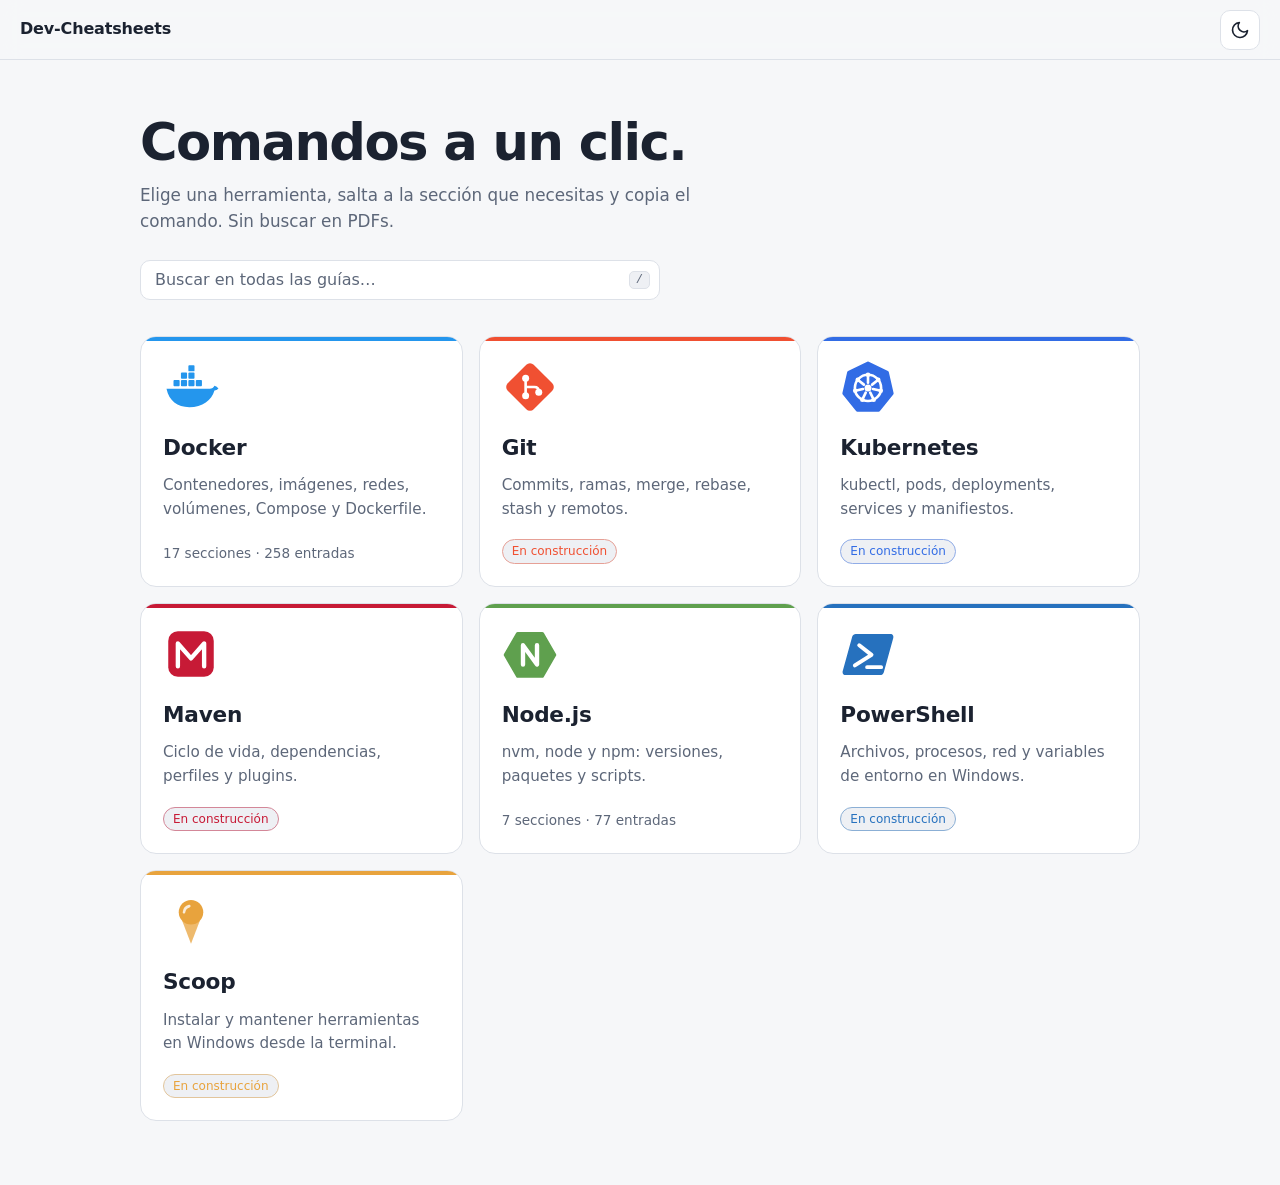
==== index.html @ d55db14d "Primera versión: guías de Docker y Node.js" ====
<!doctype html>
<html lang="es">
<head>
<meta charset="utf-8">
<meta name="viewport" content="width=device-width, initial-scale=1">
<title>Dev-Cheatsheets</title>
<meta name="description" content="Referencias rápidas de comandos, interactivas y copiables.">
<link rel="stylesheet" href="assets/style.css">
<script src="assets/common.js"></script>
</head>
<body>
<header class="topbar">
  <a class="brand" href="index.html">Dev-Cheatsheets</a>
  <span class="spacer"></span>
  <button id="theme" class="icon-btn" type="button"></button>
</header>

<section class="hero">
  <h1>Comandos a un clic.</h1>
  <p>Elige una herramienta, salta a la sección que necesitas y copia el comando. Sin buscar en PDFs.</p>
  <div class="search">
    <input id="q" type="search" placeholder="Buscar en todas las guías…" aria-label="Buscar en todas las guías" autocomplete="off">
    <kbd>/</kbd>
  </div>
</section>

<div id="grid" class="grid"></div>
<div id="results" class="results" hidden></div>

<script src="data/registry.js"></script>
<script src="assets/logos.js"></script>
<script src="assets/index.js"></script>
</body>
</html>
---- assets/style.css ----
:root {
  --bg: #f6f7f9;
  --surface: #ffffff;
  --surface-2: #eef0f4;
  --border: #dde1e8;
  --text: #1b2230;
  --muted: #5d6779;
  --code-bg: #0f1623;
  --code-text: #e6edf7;
  --code-muted: #6f7d95;
  --ph: #ffc66d;
  --warn-bg: #fff4e0;
  --warn-border: #f0b45a;
  --warn-text: #7a4a00;
  --accent: #2496ed;
  --accent-ink: #ffffff;
  --radius: 12px;
  --header-h: 60px;
  --mono: "Cascadia Code", "Cascadia Mono", Consolas, "SF Mono", Menlo, monospace;
  --sans: "Segoe UI", system-ui, -apple-system, "Helvetica Neue", Arial, sans-serif;
  color-scheme: light;
}
@media (prefers-color-scheme: dark) {
  :root:not([data-theme="light"]) {
    --bg: #0d1219; --surface: #151c27; --surface-2: #1c2533; --border: #263043;
    --text: #e7ecf4; --muted: #93a0b6; --code-bg: #090d14;
    --warn-bg: #2b2210; --warn-border: #8a6420; --warn-text: #f3d08a;
    color-scheme: dark;
  }
}
:root[data-theme="dark"] {
  --bg: #0d1219; --surface: #151c27; --surface-2: #1c2533; --border: #263043;
  --text: #e7ecf4; --muted: #93a0b6; --code-bg: #090d14;
  --warn-bg: #2b2210; --warn-border: #8a6420; --warn-text: #f3d08a;
  color-scheme: dark;
}

* { box-sizing: border-box; }
[hidden] { display: none !important; }
.logo svg { width: 100%; height: 100%; display: block; }
html { scroll-behavior: smooth; }
@media (prefers-reduced-motion: reduce) { html { scroll-behavior: auto; } * { transition: none !important; } }
body { margin: 0; background: var(--bg); color: var(--text); font: 16px/1.55 var(--sans); }
a { color: inherit; }
button { font: inherit; color: inherit; cursor: pointer; }
:focus-visible { outline: 2px solid var(--accent); outline-offset: 2px; }

/* ---------- header ---------- */
.topbar {
  position: sticky; top: 0; z-index: 30; height: var(--header-h);
  display: flex; align-items: center; gap: 14px; padding: 0 20px;
  background: color-mix(in srgb, var(--bg) 88%, transparent);
  backdrop-filter: blur(10px); border-bottom: 1px solid var(--border);
}
.brand { display: flex; align-items: center; gap: 10px; text-decoration: none; font-weight: 700; letter-spacing: -.01em; }
.brand small { color: var(--muted); font-weight: 500; }
.brand .logo { width: 30px; height: 30px; color: var(--accent); flex: none; }
.crumb-sep { color: var(--border); }
.spacer { flex: 1; }
.search {
  position: relative; flex: 1; max-width: 460px;
}
.search input {
  width: 100%; height: 40px; padding: 0 44px 0 14px; border-radius: 10px;
  border: 1px solid var(--border); background: var(--surface); color: var(--text); font: inherit;
}
.search input::placeholder { color: var(--muted); }
.search kbd {
  position: absolute; right: 10px; top: 50%; transform: translateY(-50%);
  font: 12px var(--mono); color: var(--muted); border: 1px solid var(--border);
  border-radius: 5px; padding: 1px 6px; background: var(--surface-2); pointer-events: none;
}
.icon-btn {
  width: 40px; height: 40px; display: grid; place-items: center; flex: none;
  border: 1px solid var(--border); border-radius: 10px; background: var(--surface);
}
.icon-btn:hover { background: var(--surface-2); }
.icon-btn svg { width: 20px; height: 20px; }
#toc-toggle { display: none; }

/* ---------- index (página padre) ---------- */
.hero { max-width: 1040px; margin: 0 auto; padding: 56px 20px 12px; }
.hero h1 { font-size: clamp(2rem, 4vw + 1rem, 3.2rem); line-height: 1.05; margin: 0 0 12px; letter-spacing: -.03em; }
.hero p { margin: 0; color: var(--muted); max-width: 56ch; font-size: 1.05rem; }
.hero .search { max-width: 520px; margin-top: 26px; }
.grid {
  max-width: 1040px; margin: 0 auto; padding: 24px 20px 64px;
  display: grid; grid-template-columns: repeat(auto-fill, minmax(280px, 1fr)); gap: 16px;
}
.card {
  --accent: #2496ed;
  position: relative; display: flex; flex-direction: column; gap: 10px; padding: 22px;
  background: var(--surface); border: 1px solid var(--border); border-radius: 16px;
  text-decoration: none; overflow: hidden; transition: transform .18s, border-color .18s, box-shadow .18s;
}
.card::before { content: ""; position: absolute; inset: 0 0 auto 0; height: 4px; background: var(--accent); }
a.card:hover { transform: translateY(-3px); border-color: var(--accent); box-shadow: 0 10px 28px -14px var(--accent); }
.card .logo { width: 56px; height: 56px; color: var(--accent); }
.card h2 { margin: 6px 0 0; font-size: 1.35rem; letter-spacing: -.01em; }
.card p { margin: 0; color: var(--muted); font-size: .95rem; }
.card .meta { margin-top: auto; padding-top: 8px; font-size: .85rem; color: var(--muted); display: flex; gap: 8px; align-items: center; }
.pill { font-size: .75rem; padding: 2px 9px; border-radius: 999px; background: var(--surface-2); border: 1px solid var(--border); }
.card .pill { color: var(--accent); border-color: color-mix(in srgb, var(--accent) 45%, var(--border)); }

/* página de una guía que aún no está lista */
.construction { grid-column: 1 / -1; display: flex; flex-direction: column; align-items: center; text-align: center; gap: 12px; padding: 88px 0 96px; }
.construction .logo { width: 88px; height: 88px; color: var(--accent); }
.construction h1 { margin: 6px 0 0; font-size: clamp(2rem, 4vw + 1rem, 3rem); letter-spacing: -.03em; color: var(--accent); }
.construction p { margin: 0; color: var(--muted); max-width: 46ch; }
.construction .hint { margin-bottom: 10px; }
.pill.big { font-size: .9rem; padding: 5px 16px; color: var(--accent); border-color: var(--accent); }
.construction .navbtn { text-decoration: none; max-width: none; }
.results { max-width: 1040px; margin: 0 auto; padding: 0 20px 64px; }
.results h2 { font-size: 1rem; color: var(--muted); font-weight: 600; margin: 8px 0 12px; }
.hit {
  display: block; padding: 12px 14px; margin-bottom: 8px; text-decoration: none;
  background: var(--surface); border: 1px solid var(--border); border-radius: 10px;
}
.hit:hover { border-color: var(--accent); }
.hit code { font: 13.5px var(--mono); word-break: break-all; }
.hit small { display: block; color: var(--muted); margin-top: 2px; }
.hit .tag { color: var(--accent); font-weight: 600; }

/* ---------- página de herramienta ---------- */
.layout { max-width: 1240px; margin: 0 auto; display: grid; grid-template-columns: 270px minmax(0, 1fr); gap: 36px; padding: 0 20px; }
.toc { position: sticky; top: var(--header-h); align-self: start; max-height: calc(100vh - var(--header-h)); overflow: auto; padding: 24px 0 32px; }
.toc h2 { font-size: .75rem; letter-spacing: .09em; text-transform: uppercase; color: var(--muted); margin: 0 0 10px 12px; }
.toc a {
  display: flex; justify-content: space-between; gap: 10px; align-items: baseline;
  padding: 7px 12px; border-radius: 8px; text-decoration: none; color: var(--muted); font-size: .93rem;
  border-left: 3px solid transparent;
}
.toc a:hover { background: var(--surface-2); color: var(--text); }
.toc a.active { color: var(--text); background: var(--surface); border-left-color: var(--accent); font-weight: 600; }
.toc a.dim { opacity: .35; }
.toc .n { font: 12px var(--mono); color: var(--muted); }

main { padding: 28px 0 80px; min-width: 0; }
.tool-head { display: flex; align-items: center; gap: 16px; margin-bottom: 8px; }
.tool-head .logo { width: 54px; height: 54px; color: var(--accent); }
.tool-head h1 { margin: 0; font-size: clamp(1.7rem, 3vw + .6rem, 2.4rem); letter-spacing: -.03em; line-height: 1.1; color: var(--accent); }
.tool-head p { margin: 2px 0 0; color: var(--muted); }
.status { margin: 14px 0 0; color: var(--muted); font-size: .9rem; min-height: 1.4em; }

/* navegación anterior / siguiente: se oculta al buscar */
.secnav { display: flex; justify-content: space-between; gap: 12px; margin-top: 28px; }
body.searching .secnav { display: none; }
.navbtn {
  max-width: 48%; padding: 12px 16px; text-align: left; border-radius: 10px; font-weight: 600;
  background: var(--surface); border: 1px solid var(--border); color: var(--text);
}
.navbtn.next { margin-left: auto; text-align: right; }
.navbtn:hover { border-color: var(--accent); color: var(--accent); }
section.sec.off { display: none; }

.note {
  margin: 16px 0 0; padding: 12px 14px; border-radius: 10px; font-size: .93rem;
  background: var(--surface); border: 1px solid var(--border); border-left: 4px solid var(--accent);
}
.note.warn, .warn { background: var(--warn-bg); border-color: var(--warn-border); color: var(--warn-text); }
.note.warn { border-left-color: var(--warn-border); }

section.sec { padding-top: 56px; scroll-margin-top: calc(var(--header-h) + 8px); }
section.sec > h2 {
  display: flex; align-items: baseline; gap: 14px; margin: 0 0 6px; padding-bottom: 12px;
  font-size: clamp(1.6rem, 1.6vw + 1rem, 2.15rem); line-height: 1.15; letter-spacing: -.025em; font-weight: 800;
  color: var(--accent); border-bottom: 2px solid color-mix(in srgb, var(--accent) 35%, var(--border));
}
section.sec > h2 .num {
  font: 700 1rem var(--mono); color: var(--accent-ink); background: var(--accent);
  padding: 3px 9px; border-radius: 7px; align-self: center; letter-spacing: 0;
}
section.sec > h2 .count { margin-left: auto; font: 500 .8rem var(--sans); color: var(--muted); }
section.sec > h2 a.anchor { color: var(--muted); text-decoration: none; opacity: 0; font-weight: 400; }
section.sec > h2:hover a.anchor { opacity: 1; }

.item { margin-top: 14px; padding: 14px; background: var(--surface); border: 1px solid var(--border); border-radius: var(--radius); }
.item .desc { margin: 10px 2px 0; color: var(--text); font-size: .95rem; }
.item .alias { margin-top: 10px; display: flex; gap: 10px; align-items: center; flex-wrap: wrap; }
.item .alias .lbl { font-size: .78rem; text-transform: uppercase; letter-spacing: .06em; color: var(--muted); }
.item .warn { margin-top: 10px; padding: 8px 12px; border-radius: 8px; border: 1px solid var(--warn-border); font-size: .9rem; }
.item .warn::before { content: "⚠ "; }
.item.hidden, section.sec.hidden { display: none; }

.code {
  position: relative; display: flex; align-items: flex-start; gap: 8px;
  background: var(--code-bg); color: var(--code-text); border-radius: 9px; padding: 0 0 0 14px;
}
.code pre { margin: 0; flex: 1; min-width: 0; overflow-x: auto; padding: 12px 0; font: 13.5px/1.55 var(--mono); tab-size: 2; }
.code code { font: inherit; }
.code:not(.plain) pre code::before { content: "$ "; color: var(--code-muted); user-select: none; }
.code.plain pre code::before { content: none; }
.code .ph { color: var(--ph); cursor: text; border-bottom: 1px dashed currentColor; border-radius: 3px; outline: none; }
.code .ph:hover { background: #ffc66d22; }
.code .ph:focus { background: #ffc66d33; border-bottom-style: solid; }
.code .ph.filled { color: #7ee2a8; border-bottom-style: solid; }

/* contenido enriquecido: intro, pasos, salida de ejemplo y consejos */
.intro { margin: 10px 0 0; color: var(--muted); max-width: 70ch; }
.items.pasos { counter-reset: paso; }
.pasos .item { counter-increment: paso; position: relative; padding-left: 62px; }
.pasos .item::before {
  content: counter(paso); position: absolute; left: 14px; top: 14px; width: 32px; height: 32px; border-radius: 50%;
  display: grid; place-items: center; background: var(--accent); color: var(--accent-ink); font: 700 .95rem var(--mono);
}
.ej { margin-top: 10px; }
.ej .lbl { font-size: .78rem; text-transform: uppercase; letter-spacing: .06em; color: var(--muted); }
.ej pre {
  margin: 4px 0 0; padding: 10px 14px; overflow-x: auto; background: var(--surface-2); border: 1px solid var(--border);
  border-radius: 9px; font: 12.5px/1.5 var(--mono); color: var(--muted);
}
.tip {
  margin-top: 10px; padding: 8px 12px; border-radius: 8px; font-size: .9rem;
  background: color-mix(in srgb, var(--accent) 12%, var(--surface)); border: 1px solid color-mix(in srgb, var(--accent) 35%, var(--border));
}
.tip::before { content: "💡 "; }
.copy {
  flex: none; margin: 6px 6px 0 0; height: 30px; padding: 0 10px; display: inline-flex; align-items: center; gap: 6px;
  font-size: .78rem; border-radius: 7px; border: 1px solid #2a364b; background: #182131; color: #b8c4d8;
}
.copy:hover { background: #22304a; color: #fff; }
.copy svg { width: 14px; height: 14px; }
.copy.ok { background: #14532d; border-color: #1f7a45; color: #d5f7e1; }
.code.small pre { padding: 8px 0; font-size: 12.5px; }
.code.small { display: inline-flex; max-width: 100%; }
.code.small .copy { margin-top: 3px; height: 26px; }

.glosario { display: grid; grid-template-columns: repeat(auto-fill, minmax(300px, 1fr)); gap: 12px; margin-top: 14px; }
.glosario .item { margin: 0; }
.glosario dt { font-weight: 700; margin-bottom: 4px; }
.glosario dd { margin: 0; color: var(--muted); font-size: .93rem; }

.empty { margin-top: 48px; padding: 32px; text-align: center; color: var(--muted); border: 1px dashed var(--border); border-radius: var(--radius); }
.hl { background: color-mix(in srgb, var(--accent) 30%, transparent); border-radius: 3px; }

/* ---------- responsive ---------- */
@media (max-width: 900px) {
  .layout { grid-template-columns: minmax(0, 1fr); gap: 0; }
  #toc-toggle { display: grid; }
  .toc {
    position: fixed; z-index: 40; top: var(--header-h); left: 0; bottom: 0; width: min(310px, 86vw);
    max-height: none; padding: 16px 12px; background: var(--bg); border-right: 1px solid var(--border);
    transform: translateX(-102%); transition: transform .2s;
  }
  body.toc-open .toc { transform: none; }
  body.toc-open::after { content: ""; position: fixed; inset: var(--header-h) 0 0 0; background: #0006; z-index: 35; }
  .search kbd { display: none; }
  .crumb-hide { display: none; }
}
@media (max-width: 560px) {
  .topbar { padding: 0 12px; gap: 8px; }
  .layout, .hero, .grid, .results { padding-left: 16px; padding-right: 16px; }
  .brand small { display: none; }
  .copy span { display: none; }
}
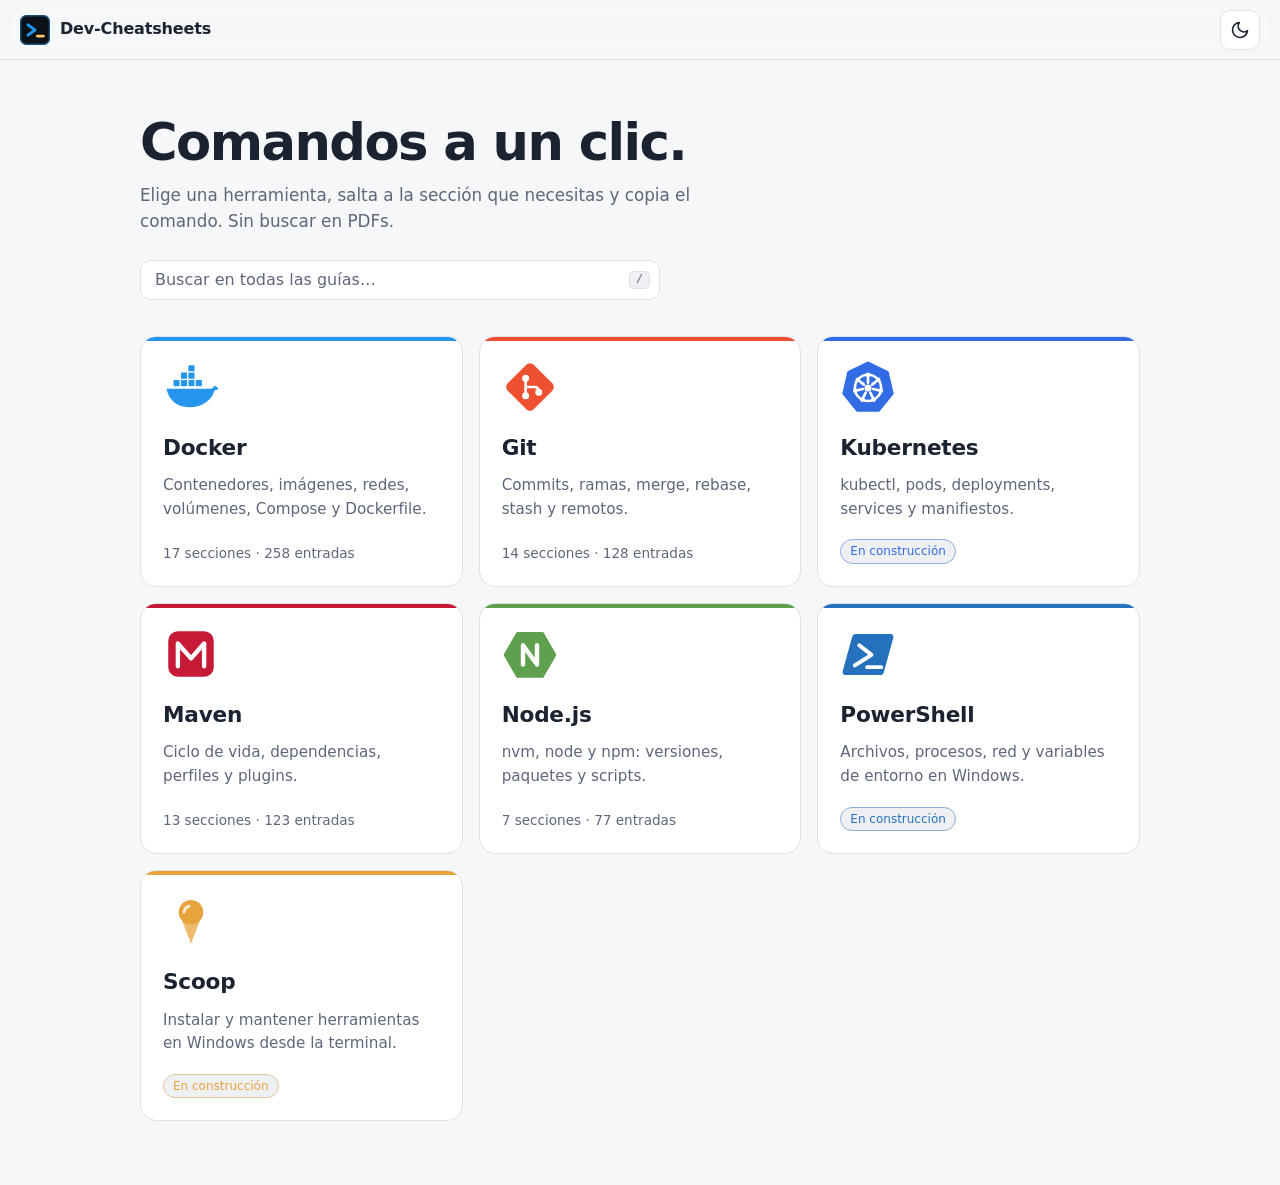
==== commit b15257ee: "fix: reordenar logos del header y quitar el enlace # de secciones" ====
--- a/index.html
+++ b/index.html
@@ -5,12 +5,13 @@
 <meta name="viewport" content="width=device-width, initial-scale=1">
 <title>Dev-Cheatsheets</title>
 <meta name="description" content="Referencias rápidas de comandos, interactivas y copiables.">
+<link rel="icon" href="assets/favicon.svg" type="image/svg+xml">
 <link rel="stylesheet" href="assets/style.css">
 <script src="assets/common.js"></script>
 </head>
 <body>
 <header class="topbar">
-  <a class="brand" href="index.html">Dev-Cheatsheets</a>
+  <a class="brand" href="index.html"><img class="logo" src="assets/favicon.svg" alt="" width="30" height="30">Dev-Cheatsheets</a>
   <span class="spacer"></span>
   <button id="theme" class="icon-btn" type="button"></button>
 </header>
--- a/assets/style.css
+++ b/assets/style.css
@@ -56,6 +56,7 @@
 .brand small { color: var(--muted); font-weight: 500; }
 .brand .logo { width: 30px; height: 30px; color: var(--accent); flex: none; }
 .crumb-sep { color: var(--border); }
+.crumb-logo { width: 20px; height: 20px; color: var(--accent); flex: none; }
 .spacer { flex: 1; }
 .search {
   position: relative; flex: 1; max-width: 460px;
@@ -171,8 +172,6 @@
   padding: 3px 9px; border-radius: 7px; align-self: center; letter-spacing: 0;
 }
 section.sec > h2 .count { margin-left: auto; font: 500 .8rem var(--sans); color: var(--muted); }
-section.sec > h2 a.anchor { color: var(--muted); text-decoration: none; opacity: 0; font-weight: 400; }
-section.sec > h2:hover a.anchor { opacity: 1; }
 
 .item { margin-top: 14px; padding: 14px; background: var(--surface); border: 1px solid var(--border); border-radius: var(--radius); }
 .item .desc { margin: 10px 2px 0; color: var(--text); font-size: .95rem; }
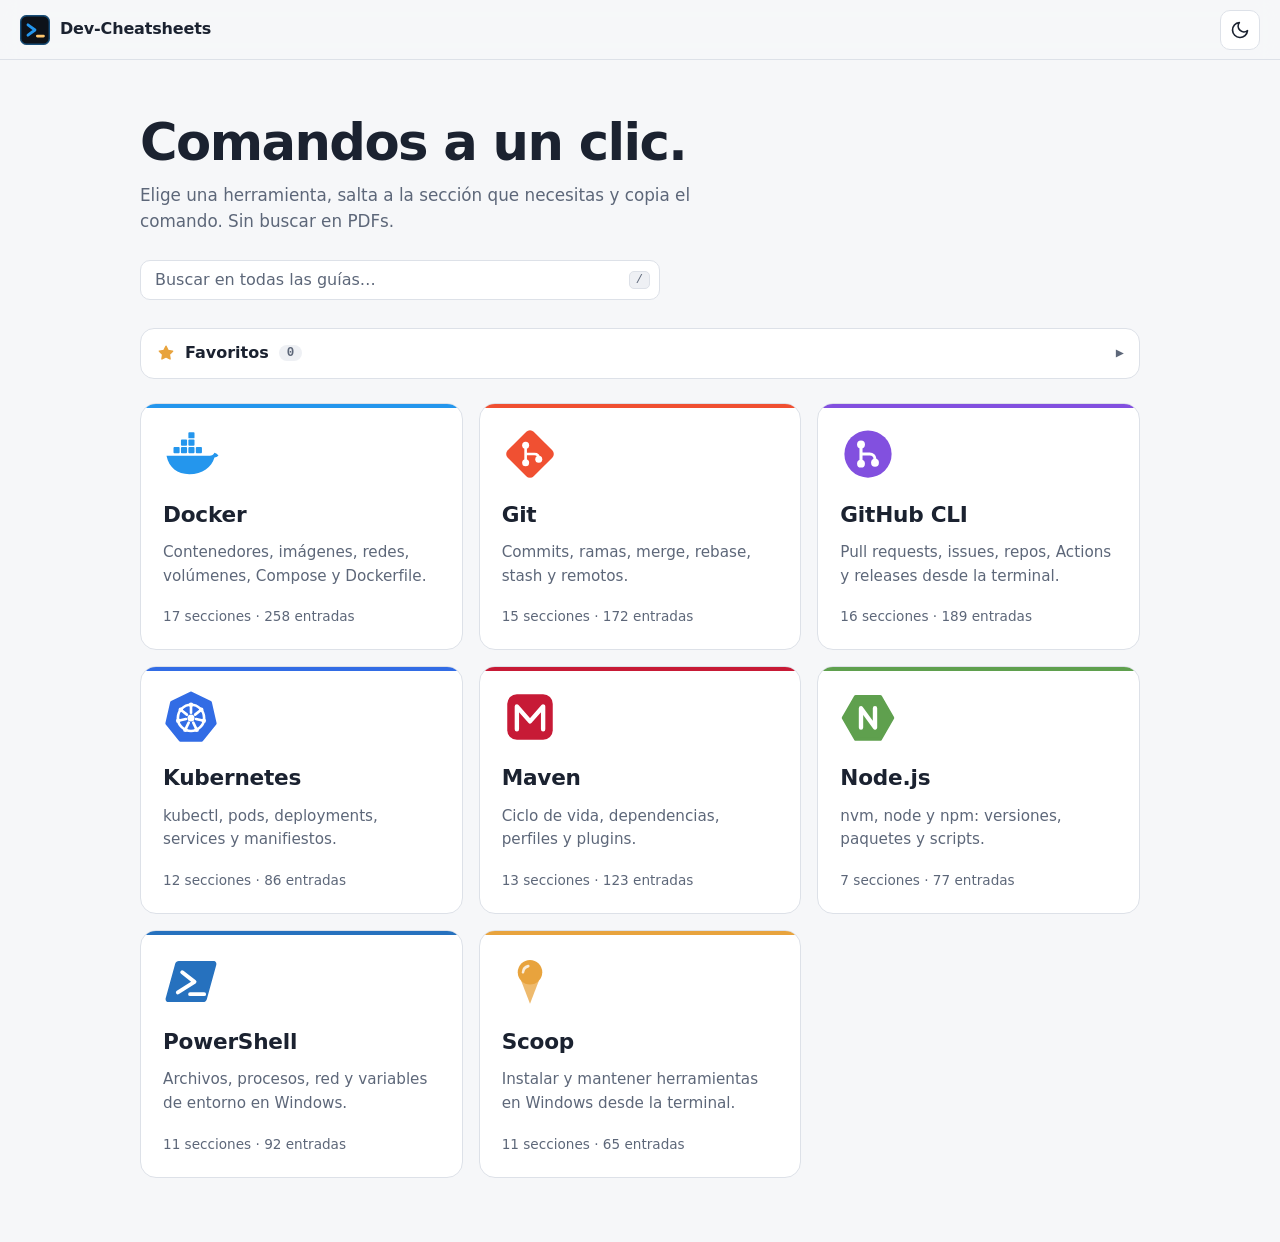
==== commit efc6224c: "feat: agregar favoritos a las guías Cada comando tiene una estrella para marcarlo como favorito. El " ====
--- a/index.html
+++ b/index.html
@@ -25,6 +25,8 @@
   </div>
 </section>
 
+<section id="favs" class="favs" aria-label="Favoritos"></section>
+
 <div id="grid" class="grid"></div>
 <div id="results" class="results" hidden></div>
 
--- a/assets/style.css
+++ b/assets/style.css
@@ -122,6 +122,55 @@
 .hit small { display: block; color: var(--muted); margin-top: 2px; }
 .hit .tag { color: var(--accent); font-weight: 600; }
 
+/* ---------- favoritos ---------- */
+.favs { max-width: 1040px; margin: 0 auto; padding: 16px 20px 0; }
+.favs-box { background: var(--surface); border: 1px solid var(--border); border-radius: 14px; }
+.favs-box summary {
+  display: flex; align-items: center; gap: 10px; padding: 12px 16px; cursor: pointer; font-weight: 700; list-style: none;
+}
+.favs-box summary::-webkit-details-marker { display: none; }
+.favs-box summary::after { content: "▾"; margin-left: auto; color: var(--muted); transition: transform .15s; }
+.favs-box:not([open]) summary::after { transform: rotate(-90deg); }
+.favs-box .star { width: 18px; height: 18px; color: #e8a33d; display: grid; }
+.favs-box .star svg { width: 100%; height: 100%; }
+.favs-box .count { font: 600 .78rem var(--mono); color: var(--muted); background: var(--surface-2); border-radius: 999px; padding: 1px 8px; }
+.favs-body { padding: 0 16px 16px; }
+.fav-list { display: grid; gap: 8px; }
+.fav-row { display: flex; align-items: center; gap: 8px; padding: 8px 8px 8px 12px; background: var(--bg); border: 1px solid var(--border); border-radius: 10px; }
+.fav-row:hover { border-color: var(--accent); }
+.fav-link { flex: 1; min-width: 0; text-decoration: none; }
+.fav-link code { font: 13.5px var(--mono); word-break: break-all; }
+.fav-link small { display: block; color: var(--muted); }
+.fav-link .tag { font-weight: 600; }
+.fav-copy, .favs-btn {
+  flex: none; height: 30px; padding: 0 12px; font-size: .82rem; border-radius: 8px;
+  border: 1px solid var(--border); background: var(--surface); color: var(--text);
+}
+.fav-copy:hover, .favs-btn:hover:not(:disabled) { border-color: var(--accent); color: var(--accent); }
+.favs-btn:disabled { opacity: .45; cursor: not-allowed; }
+.favs-btn.primary { background: var(--accent); border-color: var(--accent); color: var(--accent-ink); }
+.favs-btn.primary:hover { color: var(--accent-ink); opacity: .9; }
+.favs-tools { display: flex; flex-wrap: wrap; align-items: center; gap: 8px; margin-top: 12px; }
+.favs-note { color: var(--muted); font-size: .82rem; }
+.favs-empty { margin: 4px 0 0; color: var(--muted); font-size: .93rem; }
+.favs-importbox { display: flex; flex-direction: column; align-items: flex-start; gap: 8px; margin-top: 10px; }
+.favs-import {
+  width: 100%; padding: 10px 12px; font: 12.5px/1.5 var(--mono); resize: vertical; border-radius: 9px;
+  border: 1px solid var(--border); background: var(--bg); color: var(--text);
+}
+.favs-msg { margin: 8px 0 0; min-height: 1.3em; font-size: .88rem; color: var(--muted); }
+
+/* estrella dentro de cada comando */
+.fav {
+  flex: none; margin: 6px 0 0; width: 30px; height: 30px; display: grid; place-items: center; padding: 0;
+  border-radius: 7px; border: 1px solid #2a364b; background: #182131; color: #8fa0bb;
+}
+.fav svg { width: 15px; height: 15px; }
+.fav:hover { background: #22304a; color: #ffc66d; }
+.fav.on { color: #ffc66d; border-color: #6b5220; }
+.fav-row .fav { margin: 0; }
+.code.small .fav { margin-top: 3px; height: 26px; }
+
 /* ---------- página de herramienta ---------- */
 .layout { max-width: 1240px; margin: 0 auto; display: grid; grid-template-columns: 270px minmax(0, 1fr); gap: 36px; padding: 0 20px; }
 .toc { position: sticky; top: var(--header-h); align-self: start; max-height: calc(100vh - var(--header-h)); overflow: auto; padding: 24px 0 32px; }
@@ -248,7 +297,7 @@
 }
 @media (max-width: 560px) {
   .topbar { padding: 0 12px; gap: 8px; }
-  .layout, .hero, .grid, .results { padding-left: 16px; padding-right: 16px; }
+  .layout, .hero, .grid, .results, .favs { padding-left: 16px; padding-right: 16px; }
   .brand small { display: none; }
   .copy span { display: none; }
 }
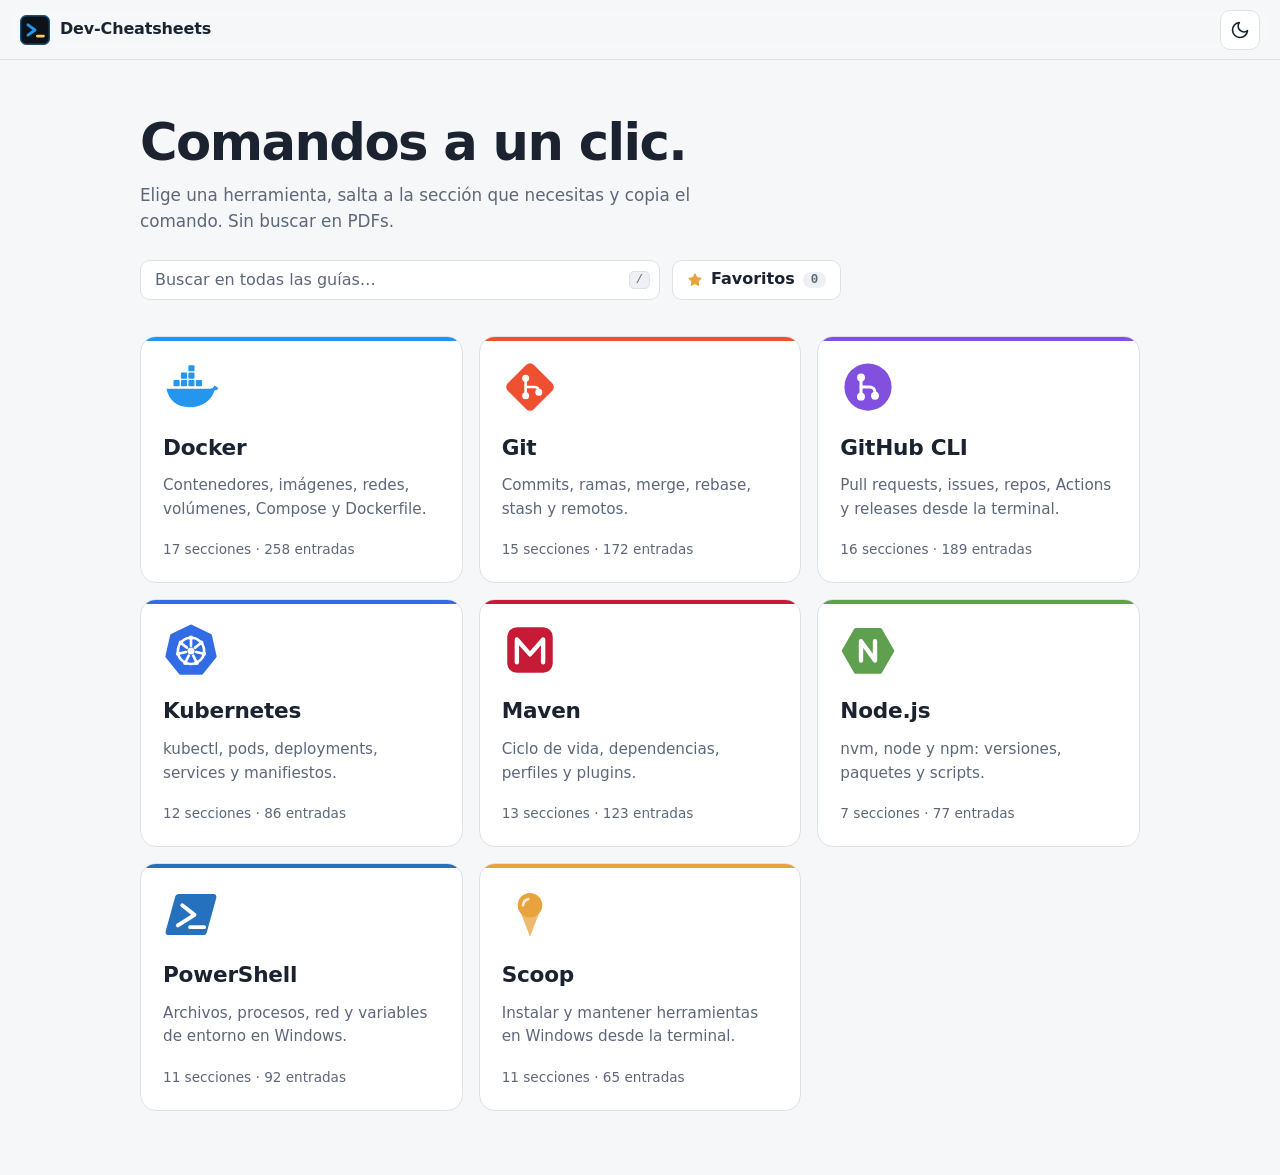
==== commit 8b8ea82c: "feat: mover favoritos a su propia página y a cada guía El panel desplegable del inicio se reemplaza " ====
--- a/index.html
+++ b/index.html
@@ -19,13 +19,17 @@
 <section class="hero">
   <h1>Comandos a un clic.</h1>
   <p>Elige una herramienta, salta a la sección que necesitas y copia el comando. Sin buscar en PDFs.</p>
-  <div class="search">
-    <input id="q" type="search" placeholder="Buscar en todas las guías…" aria-label="Buscar en todas las guías" autocomplete="off">
-    <kbd>/</kbd>
+  <div class="hero-row">
+    <div class="search">
+      <input id="q" type="search" placeholder="Buscar en todas las guías…" aria-label="Buscar en todas las guías" autocomplete="off">
+      <kbd>/</kbd>
+    </div>
+    <a class="favbtn" href="favoritos.html" title="Ver tus comandos favoritos">
+      <svg viewBox="0 0 24 24" fill="currentColor" stroke="currentColor" stroke-width="2" stroke-linejoin="round" aria-hidden="true"><path d="M12 3l2.7 5.6 6.1.9-4.4 4.3 1 6.1L12 17l-5.4 2.9 1-6.1L3.2 9.5l6.1-.9z"/></svg>
+      <span>Favoritos</span><span class="badge" id="fav-count">0</span>
+    </a>
   </div>
 </section>
-
-<section id="favs" class="favs" aria-label="Favoritos"></section>
 
 <div id="grid" class="grid"></div>
 <div id="results" class="results" hidden></div>
--- a/assets/style.css
+++ b/assets/style.css
@@ -123,20 +123,24 @@
 .hit .tag { color: var(--accent); font-weight: 600; }
 
 /* ---------- favoritos ---------- */
-.favs { max-width: 1040px; margin: 0 auto; padding: 16px 20px 0; }
-.favs-box { background: var(--surface); border: 1px solid var(--border); border-radius: 14px; }
-.favs-box summary {
-  display: flex; align-items: center; gap: 10px; padding: 12px 16px; cursor: pointer; font-weight: 700; list-style: none;
-}
-.favs-box summary::-webkit-details-marker { display: none; }
-.favs-box summary::after { content: "▾"; margin-left: auto; color: var(--muted); transition: transform .15s; }
-.favs-box:not([open]) summary::after { transform: rotate(-90deg); }
-.favs-box .star { width: 18px; height: 18px; color: #e8a33d; display: grid; }
-.favs-box .star svg { width: 100%; height: 100%; }
-.favs-box .count { font: 600 .78rem var(--mono); color: var(--muted); background: var(--surface-2); border-radius: 999px; padding: 1px 8px; }
-.favs-body { padding: 0 16px 16px; }
+.hero-row { display: flex; align-items: center; gap: 12px; margin-top: 26px; }
+.hero-row .search { flex: 1; max-width: 520px; margin-top: 0; }
+.favbtn {
+  flex: none; height: 40px; padding: 0 14px; display: inline-flex; align-items: center; gap: 8px;
+  border: 1px solid var(--border); border-radius: 10px; background: var(--surface); text-decoration: none; font-weight: 600;
+}
+.favbtn svg { width: 16px; height: 16px; color: #e8a33d; }
+.favbtn:hover { border-color: #e8a33d; }
+.badge { font: 600 .78rem var(--mono); color: var(--muted); background: var(--surface-2); border-radius: 999px; padding: 1px 8px; }
+
+/* página de favoritos */
+.favpage { max-width: 1040px; margin: 0 auto; padding: 28px 20px 80px; }
+.favpage .tool-head .logo { color: #e8a33d; }
+.fav-group { margin-top: 32px; }
+.fav-group h2 { display: flex; align-items: center; gap: 10px; margin: 0 0 12px; font-size: 1.25rem; letter-spacing: -.01em; }
+.fav-group h2 .logo { width: 26px; height: 26px; color: var(--accent); flex: none; }
 .fav-list { display: grid; gap: 8px; }
-.fav-row { display: flex; align-items: center; gap: 8px; padding: 8px 8px 8px 12px; background: var(--bg); border: 1px solid var(--border); border-radius: 10px; }
+.fav-row { display: flex; align-items: center; gap: 8px; padding: 8px 8px 8px 12px; background: var(--surface); border: 1px solid var(--border); border-radius: 10px; }
 .fav-row:hover { border-color: var(--accent); }
 .fav-link { flex: 1; min-width: 0; text-decoration: none; }
 .fav-link code { font: 13.5px var(--mono); word-break: break-all; }
@@ -159,6 +163,14 @@
   border: 1px solid var(--border); background: var(--bg); color: var(--text);
 }
 .favs-msg { margin: 8px 0 0; min-height: 1.3em; font-size: .88rem; color: var(--muted); }
+
+/* vista de favoritos dentro de una guía */
+.toc a.favlink .star { display: inline-block; width: 14px; height: 14px; margin-right: 8px; vertical-align: -2px; color: #e8a33d; }
+.toc a.favlink .star svg { width: 100%; height: 100%; display: block; }
+.fav-where {
+  margin-top: 10px; padding: 0; border: 0; background: none; color: var(--accent); font-size: .85rem; font-weight: 600;
+}
+.fav-where:hover { text-decoration: underline; }
 
 /* estrella dentro de cada comando */
 .fav {
@@ -297,7 +309,9 @@
 }
 @media (max-width: 560px) {
   .topbar { padding: 0 12px; gap: 8px; }
-  .layout, .hero, .grid, .results, .favs { padding-left: 16px; padding-right: 16px; }
+  .layout, .hero, .grid, .results, .favpage { padding-left: 16px; padding-right: 16px; }
+  .hero-row { flex-wrap: wrap; }
+  .hero-row .search { flex-basis: 100%; max-width: none; }
   .brand small { display: none; }
   .copy span { display: none; }
 }
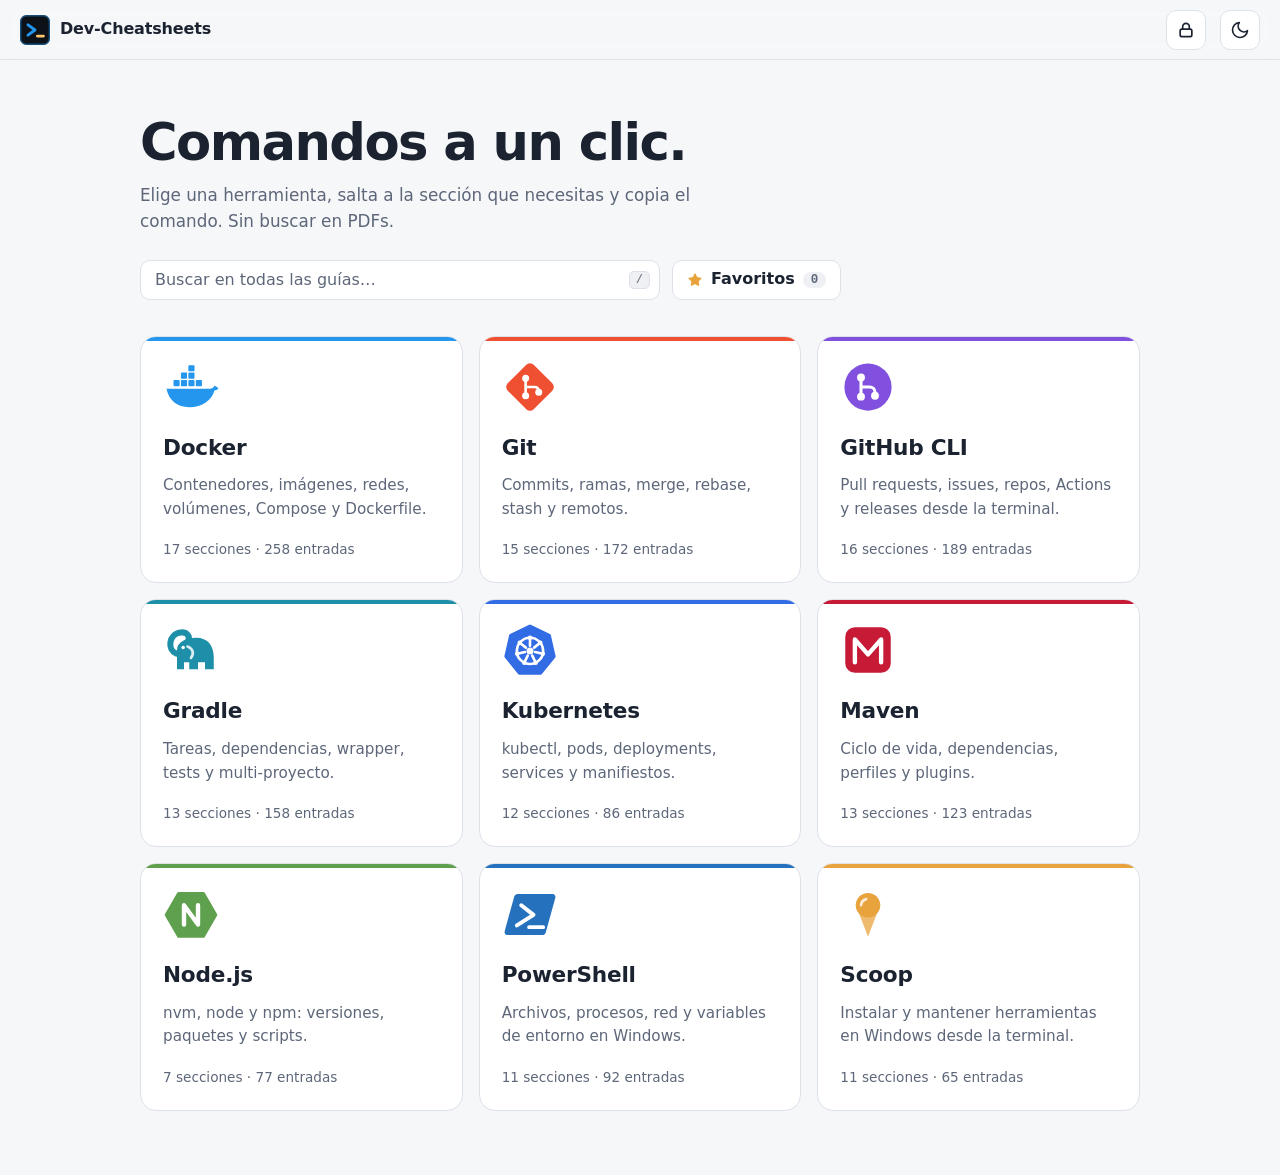
==== commit f877670f: "﻿feat: perfil privado con guia cifrada Mis comandos Seccion visible solo tras desbloquear con contra" ====
--- a/index.html
+++ b/index.html
@@ -13,6 +13,7 @@
 <header class="topbar">
   <a class="brand" href="index.html"><img class="logo" src="assets/favicon.svg" alt="" width="30" height="30">Dev-Cheatsheets</a>
   <span class="spacer"></span>
+  <button id="lock" class="icon-btn" type="button" hidden></button>
   <button id="theme" class="icon-btn" type="button"></button>
 </header>
 
@@ -36,6 +37,7 @@
 
 <script src="data/registry.js"></script>
 <script src="assets/logos.js"></script>
+<script src="assets/private.js"></script>
 <script src="assets/index.js"></script>
 </body>
 </html>
--- a/assets/style.css
+++ b/assets/style.css
@@ -122,6 +122,24 @@
 .hit small { display: block; color: var(--muted); margin-top: 2px; }
 .hit .tag { color: var(--accent); font-weight: 600; }
 
+/* ---------- perfil privado ---------- */
+.dlg { width: min(380px, calc(100vw - 32px)); padding: 24px; border: 1px solid var(--border); border-radius: 16px; background: var(--surface); color: var(--text); }
+.dlg::backdrop { background: rgb(0 0 0 / .5); }
+.dlg h2 { margin: 0 0 6px; font-size: 1.25rem; }
+.dlg p { margin: 0 0 14px; color: var(--muted); font-size: .95rem; }
+.dlg input, .dlg select, .dlg textarea { width: 100%; margin-bottom: 8px; padding: 0 12px; border-radius: 10px; border: 1px solid var(--border); background: var(--bg); color: var(--text); font: inherit; }
+.dlg input, .dlg select { height: 40px; }
+.dlg textarea { padding: 10px 12px; font-family: var(--mono); font-size: .9rem; resize: vertical; }
+.dlg-list { margin: 0 0 8px; padding-left: 18px; max-height: 180px; overflow: auto; font-size: .88rem; }
+.topbtn { flex: none; height: 40px; padding: 0 14px; border: 1px solid var(--border); border-radius: 10px; background: var(--surface); font-weight: 600; }
+.topbtn:hover { background: var(--surface-2); }
+#priv-export { color: var(--accent); border-color: var(--accent); }
+.pill.local { color: var(--accent); border-color: var(--accent); }
+.local-row { display: flex; align-items: center; gap: 10px; margin-top: 8px; }
+.dlg .dlg-err { min-height: 1.4em; margin: 8px 0 0; color: #d64545; font-size: .88rem; }
+.dlg-btns { display: flex; justify-content: flex-end; gap: 8px; margin-top: 8px; }
+#lock.on { color: var(--accent); border-color: var(--accent); }
+
 /* ---------- favoritos ---------- */
 .hero-row { display: flex; align-items: center; gap: 12px; margin-top: 26px; }
 .hero-row .search { flex: 1; max-width: 520px; margin-top: 0; }
@@ -167,10 +185,7 @@
 /* vista de favoritos dentro de una guía */
 .toc a.favlink .star { display: inline-block; width: 14px; height: 14px; margin-right: 8px; vertical-align: -2px; color: #e8a33d; }
 .toc a.favlink .star svg { width: 100%; height: 100%; display: block; }
-.fav-where {
-  margin-top: 10px; padding: 0; border: 0; background: none; color: var(--accent); font-size: .85rem; font-weight: 600;
-}
-.fav-where:hover { text-decoration: underline; }
+.fav-link:hover code { color: var(--accent); }
 
 /* estrella dentro de cada comando */
 .fav {
@@ -241,6 +256,23 @@
 .item .warn { margin-top: 10px; padding: 8px 12px; border-radius: 8px; border: 1px solid var(--warn-border); font-size: .9rem; }
 .item .warn::before { content: "⚠ "; }
 .item.hidden, section.sec.hidden { display: none; }
+
+/* comando ubicado desde un favorito o una búsqueda: se ilumina y se apaga solo a los 5 s */
+.item.flash { animation: flash 5s ease-out; }
+@keyframes flash {
+  0%, 65% {
+    border-color: var(--accent);
+    box-shadow: 0 0 0 4px color-mix(in srgb, var(--accent) 40%, transparent);
+    background: color-mix(in srgb, var(--accent) 14%, var(--surface));
+  }
+  100% { border-color: var(--border); box-shadow: 0 0 0 0 transparent; background: var(--surface); }
+}
+@media (prefers-reduced-motion: reduce) {
+  .item.flash {
+    animation: none; border-color: var(--accent);
+    box-shadow: 0 0 0 4px color-mix(in srgb, var(--accent) 40%, transparent);
+  }
+}
 
 .code {
   position: relative; display: flex; align-items: flex-start; gap: 8px;
